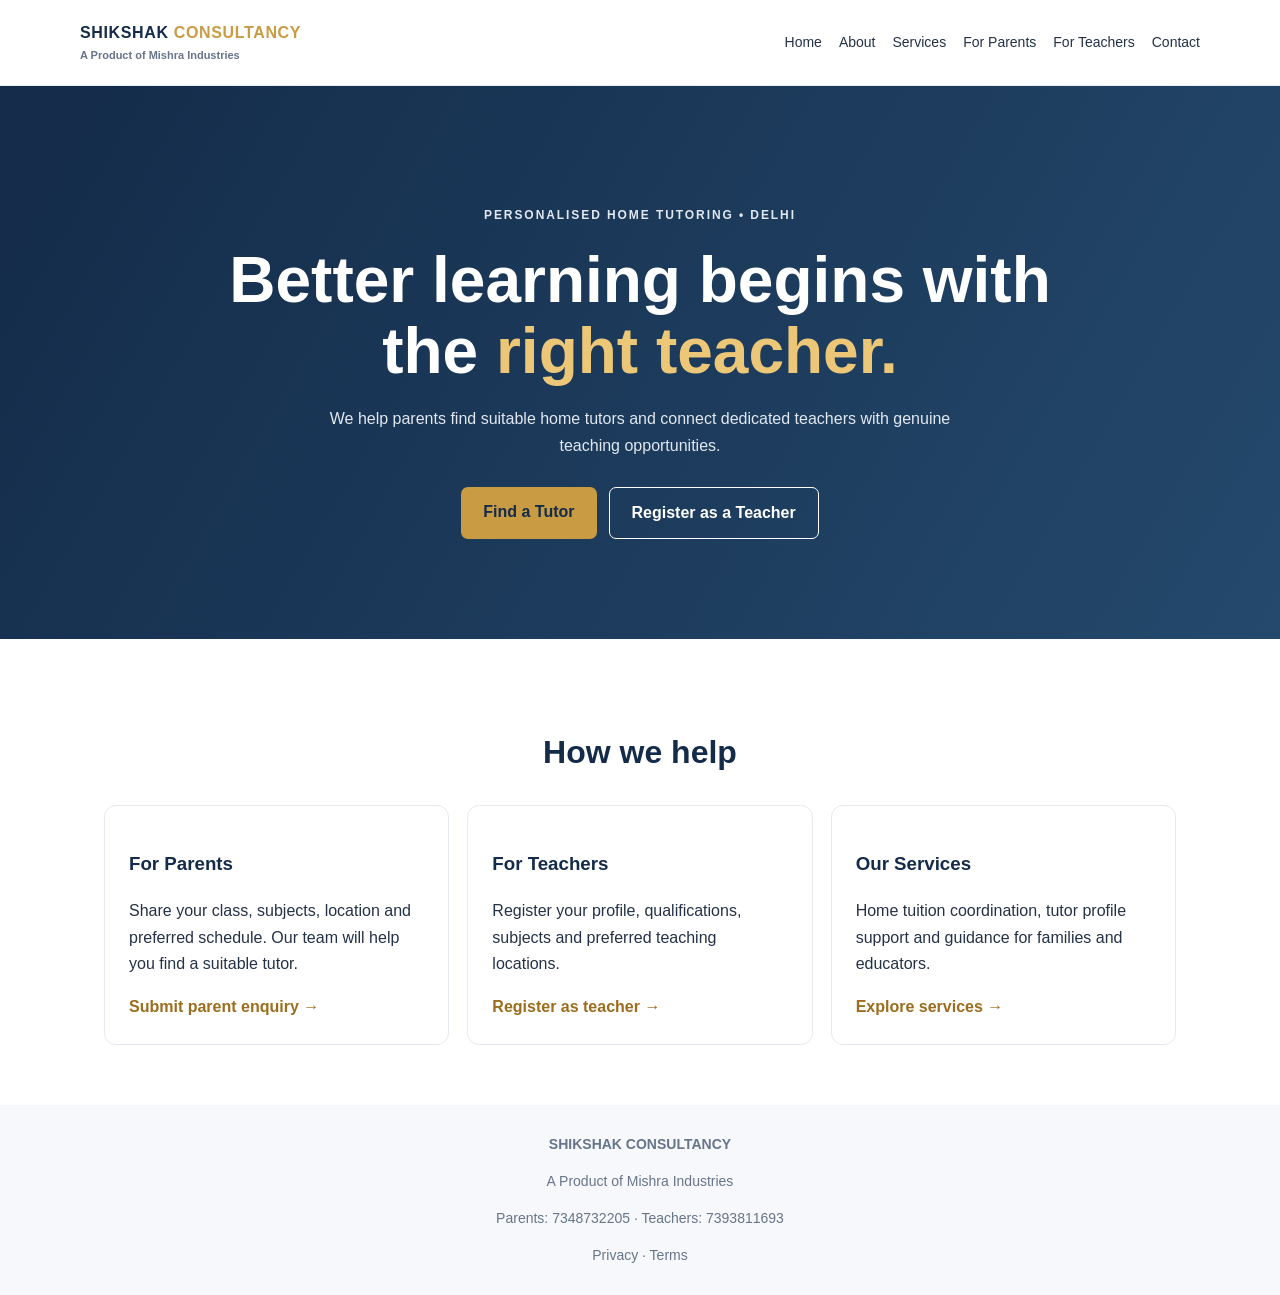
==== index.html @ 00c455ec "Add files via upload" ====
<!doctype html><html lang="en"><head><meta charset="utf-8"><meta name="viewport" content="width=device-width,initial-scale=1"><meta name="description" content="SHIKSHAK CONSULTANCY connects parents with qualified home tutors in Delhi and helps teachers find tutoring opportunities."><title>SHIKSHAK CONSULTANCY | Home Tutors in Delhi</title><link rel="stylesheet" href="style.css"></head><body><header><a class="brand" href="index.html">SHIKSHAK <span>CONSULTANCY</span><small>A Product of Mishra Industries</small></a><nav><a href="index.html">Home</a><a href="about.html">About</a><a href="services.html">Services</a><a href="parents.html">For Parents</a><a href="teachers.html">For Teachers</a><a href="contact.html">Contact</a></nav></header><main class="hero"><p class="eyebrow">PERSONALISED HOME TUTORING • DELHI</p><h1>Better learning begins with the <em>right teacher.</em></h1><p>We help parents find suitable home tutors and connect dedicated teachers with genuine teaching opportunities.</p><div class="actions"><a class="btn" href="parents.html">Find a Tutor</a><a class="btn outline" href="teachers.html">Register as a Teacher</a></div></main><section class="section"><h2>How we help</h2><div class="cards"><article><h3>For Parents</h3><p>Share your class, subjects, location and preferred schedule. Our team will help you find a suitable tutor.</p><a href="parents.html">Submit parent enquiry →</a></article><article><h3>For Teachers</h3><p>Register your profile, qualifications, subjects and preferred teaching locations.</p><a href="teachers.html">Register as teacher →</a></article><article><h3>Our Services</h3><p>Home tuition coordination, tutor profile support and guidance for families and educators.</p><a href="services.html">Explore services →</a></article></div></section><footer><b>SHIKSHAK CONSULTANCY</b><p>A Product of Mishra Industries</p><p>Parents: <a href="https://wa.me/917348732205">7348732205</a> · Teachers: <a href="https://wa.me/917393811693">7393811693</a></p><a href="privacy.html">Privacy</a> · <a href="terms.html">Terms</a></footer><script src="main.js"></script></body></html>
---- style.css ----
:root{--navy:#142b49;--gold:#c99b43;--ink:#243247;--muted:#66758a;--paper:#f7f8fb}*{box-sizing:border-box}body{margin:0;font-family:Arial,Helvetica,sans-serif;color:var(--ink);line-height:1.65;background:white}header{display:flex;justify-content:space-between;align-items:center;gap:24px;padding:20px max(5%,calc((100% - 1120px)/2));background:#fff;border-bottom:1px solid #e8edf3;flex-wrap:wrap}.brand{font-weight:800;color:var(--navy);text-decoration:none;letter-spacing:.04em}.brand span{color:var(--gold)}.brand small{display:block;font-size:11px;letter-spacing:0;color:var(--muted)}nav{display:flex;gap:17px;flex-wrap:wrap}nav a,footer a{color:inherit;text-decoration:none;font-size:14px}.hero{padding:100px 7%;background:linear-gradient(120deg,#142b49,#24496c);color:white;text-align:center}.hero h1{font-size:clamp(36px,6vw,64px);line-height:1.1;max-width:850px;margin:12px auto}.hero em{color:#edc778;font-style:normal}.hero p{max-width:680px;margin:20px auto;color:#e1e8f0}.eyebrow{letter-spacing:.16em;font-size:12px;font-weight:bold}.actions{display:flex;gap:12px;justify-content:center;flex-wrap:wrap;margin-top:28px}.btn{display:inline-block;padding:12px 22px;border-radius:7px;background:var(--gold);color:#142b49;text-decoration:none;font-weight:bold}.btn.outline{background:transparent;border:1px solid #fff;color:#fff}.section{max-width:1120px;margin:auto;padding:60px 24px}.section h2{text-align:center;color:var(--navy);font-size:32px}.cards{display:grid;grid-template-columns:repeat(auto-fit,minmax(220px,1fr));gap:18px}.cards article{padding:24px;border:1px solid #e5eaf0;border-radius:12px;background:#fff}.cards h3{color:var(--navy)}.cards a{color:#9b6d1d;font-weight:bold;text-decoration:none}footer{text-align:center;background:var(--paper);padding:28px 16px;color:var(--muted);font-size:14px}main.content{max-width:900px;margin:55px auto;padding:0 24px}input,select,textarea{width:100%;padding:12px;border:1px solid #cbd4df;border-radius:6px;margin:6px 0 16px;font:inherit}label{font-weight:bold}button{border:0;cursor:pointer} .note{background:#fff8e9;padding:14px;border-left:4px solid var(--gold);border-radius:5px}
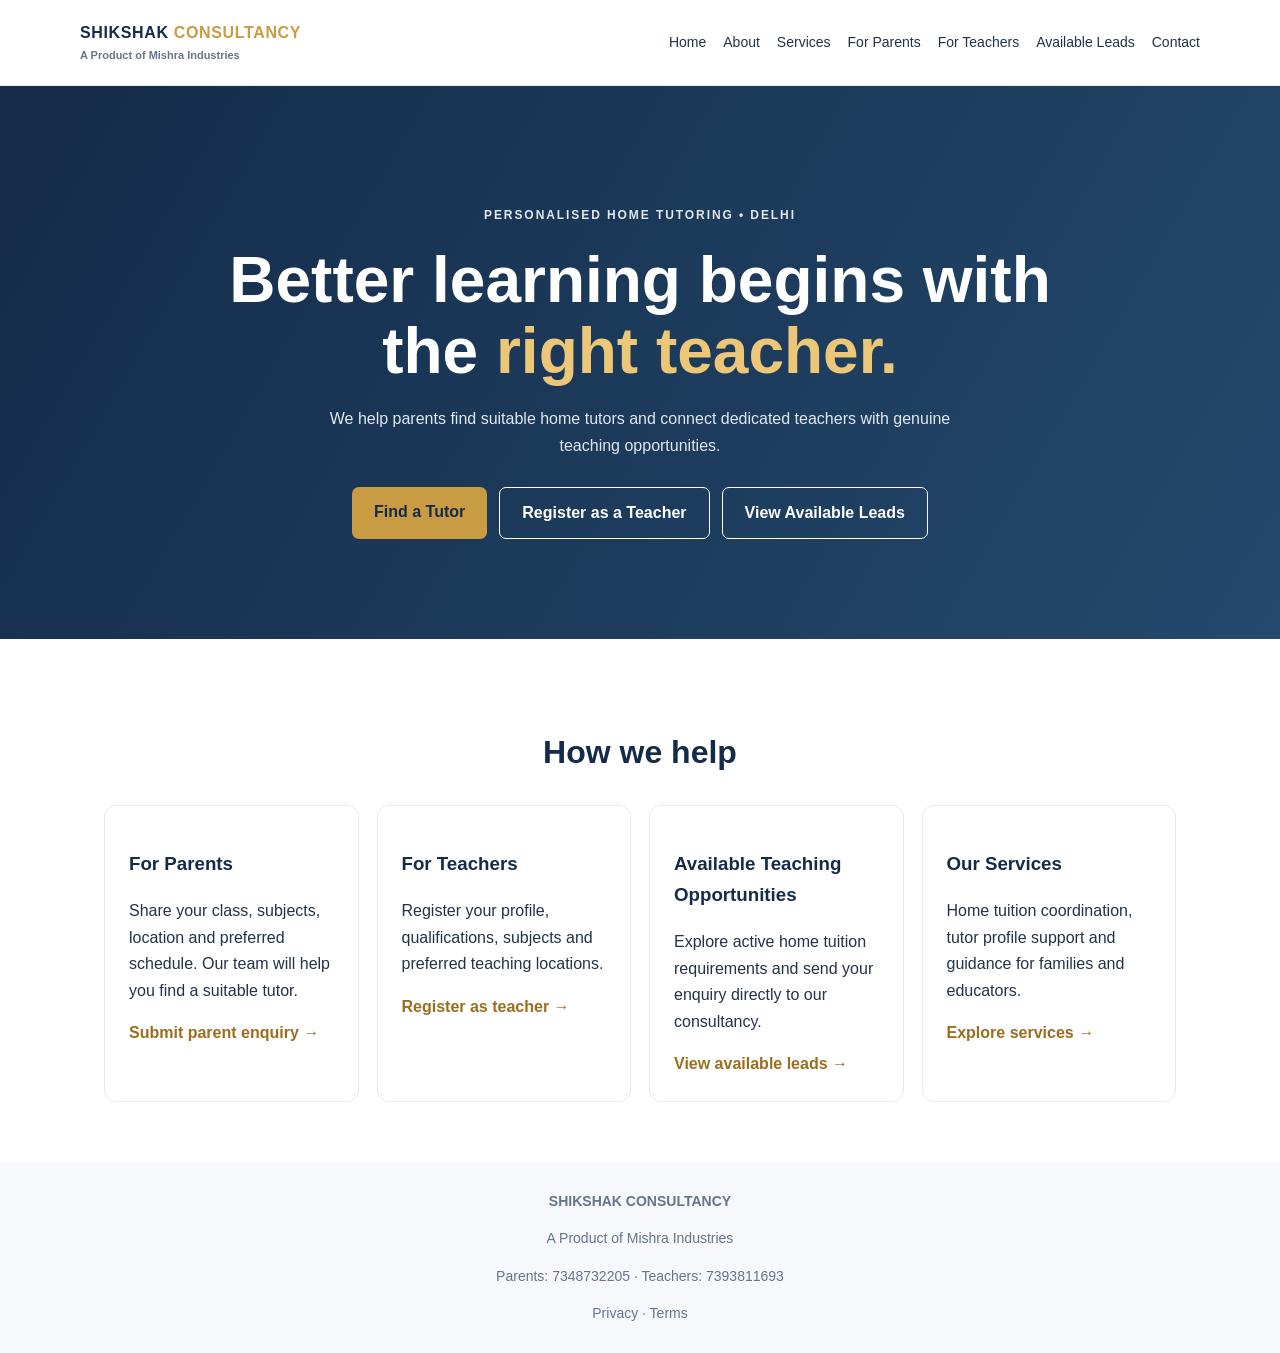
==== commit c9e6a49c: "Add available teaching opportunities section Updated the index.html file to include a new section fo" ====
--- a/index.html
+++ b/index.html
@@ -1 +1,84 @@
-<!doctype html><html lang="en"><head><meta charset="utf-8"><meta name="viewport" content="width=device-width,initial-scale=1"><meta name="description" content="SHIKSHAK CONSULTANCY connects parents with qualified home tutors in Delhi and helps teachers find tutoring opportunities."><title>SHIKSHAK CONSULTANCY | Home Tutors in Delhi</title><link rel="stylesheet" href="style.css"></head><body><header><a class="brand" href="index.html">SHIKSHAK <span>CONSULTANCY</span><small>A Product of Mishra Industries</small></a><nav><a href="index.html">Home</a><a href="about.html">About</a><a href="services.html">Services</a><a href="parents.html">For Parents</a><a href="teachers.html">For Teachers</a><a href="contact.html">Contact</a></nav></header><main class="hero"><p class="eyebrow">PERSONALISED HOME TUTORING • DELHI</p><h1>Better learning begins with the <em>right teacher.</em></h1><p>We help parents find suitable home tutors and connect dedicated teachers with genuine teaching opportunities.</p><div class="actions"><a class="btn" href="parents.html">Find a Tutor</a><a class="btn outline" href="teachers.html">Register as a Teacher</a></div></main><section class="section"><h2>How we help</h2><div class="cards"><article><h3>For Parents</h3><p>Share your class, subjects, location and preferred schedule. Our team will help you find a suitable tutor.</p><a href="parents.html">Submit parent enquiry →</a></article><article><h3>For Teachers</h3><p>Register your profile, qualifications, subjects and preferred teaching locations.</p><a href="teachers.html">Register as teacher →</a></article><article><h3>Our Services</h3><p>Home tuition coordination, tutor profile support and guidance for families and educators.</p><a href="services.html">Explore services →</a></article></div></section><footer><b>SHIKSHAK CONSULTANCY</b><p>A Product of Mishra Industries</p><p>Parents: <a href="https://wa.me/917348732205">7348732205</a> · Teachers: <a href="https://wa.me/917393811693">7393811693</a></p><a href="privacy.html">Privacy</a> · <a href="terms.html">Terms</a></footer><script src="main.js"></script></body></html>
+<!DOCTYPE html>
+<html lang="en">
+<head>
+<meta name="google-site-verification" content="EVoNTMq5OCls0E6pe9aCyYtuZldc4Xd0xRYYp8YYBqc">
+<meta charset="utf-8">
+<meta name="viewport" content="width=device-width,initial-scale=1">
+<meta name="description" content="SHIKSHAK CONSULTANCY connects parents with qualified home tutors in Delhi and helps teachers find tutoring opportunities.">
+<title>SHIKSHAK CONSULTANCY | Home Tutors in Delhi</title>
+<link rel="stylesheet" href="style.css">
+</head>
+<body>
+
+<header>
+<a class="brand" href="index.html">
+SHIKSHAK <span>CONSULTANCY</span>
+<small>A Product of Mishra Industries</small>
+</a>
+<nav>
+<a href="index.html">Home</a>
+<a href="about.html">About</a>
+<a href="services.html">Services</a>
+<a href="parents.html">For Parents</a>
+<a href="teachers.html">For Teachers</a>
+<a href="leads.html">Available Leads</a>
+<a href="contact.html">Contact</a>
+</nav>
+</header>
+
+<main class="hero">
+<p class="eyebrow">PERSONALISED HOME TUTORING • DELHI</p>
+<h1>Better learning begins with the <em>right teacher.</em></h1>
+<p>We help parents find suitable home tutors and connect dedicated teachers with genuine teaching opportunities.</p>
+<div class="actions">
+<a class="btn" href="parents.html">Find a Tutor</a>
+<a class="btn outline" href="teachers.html">Register as a Teacher</a>
+<a class="btn outline" href="leads.html">View Available Leads</a>
+</div>
+</main>
+
+<section class="section">
+<h2>How we help</h2>
+<div class="cards">
+
+<article>
+<h3>For Parents</h3>
+<p>Share your class, subjects, location and preferred schedule. Our team will help you find a suitable tutor.</p>
+<a href="parents.html">Submit parent enquiry →</a>
+</article>
+
+<article>
+<h3>For Teachers</h3>
+<p>Register your profile, qualifications, subjects and preferred teaching locations.</p>
+<a href="teachers.html">Register as teacher →</a>
+</article>
+
+<article>
+<h3>Available Teaching Opportunities</h3>
+<p>Explore active home tuition requirements and send your enquiry directly to our consultancy.</p>
+<a href="leads.html">View available leads →</a>
+</article>
+
+<article>
+<h3>Our Services</h3>
+<p>Home tuition coordination, tutor profile support and guidance for families and educators.</p>
+<a href="services.html">Explore services →</a>
+</article>
+
+</div>
+</section>
+
+<footer>
+<b>SHIKSHAK CONSULTANCY</b>
+<p>A Product of Mishra Industries</p>
+<p>
+Parents: <a href="https://wa.me/917348732205">7348732205</a>
+· Teachers: <a href="https://wa.me/917393811693">7393811693</a>
+</p>
+<a href="privacy.html">Privacy</a> ·
+<a href="terms.html">Terms</a>
+</footer>
+
+<script src="main.js"></script>
+</body>
+</html>
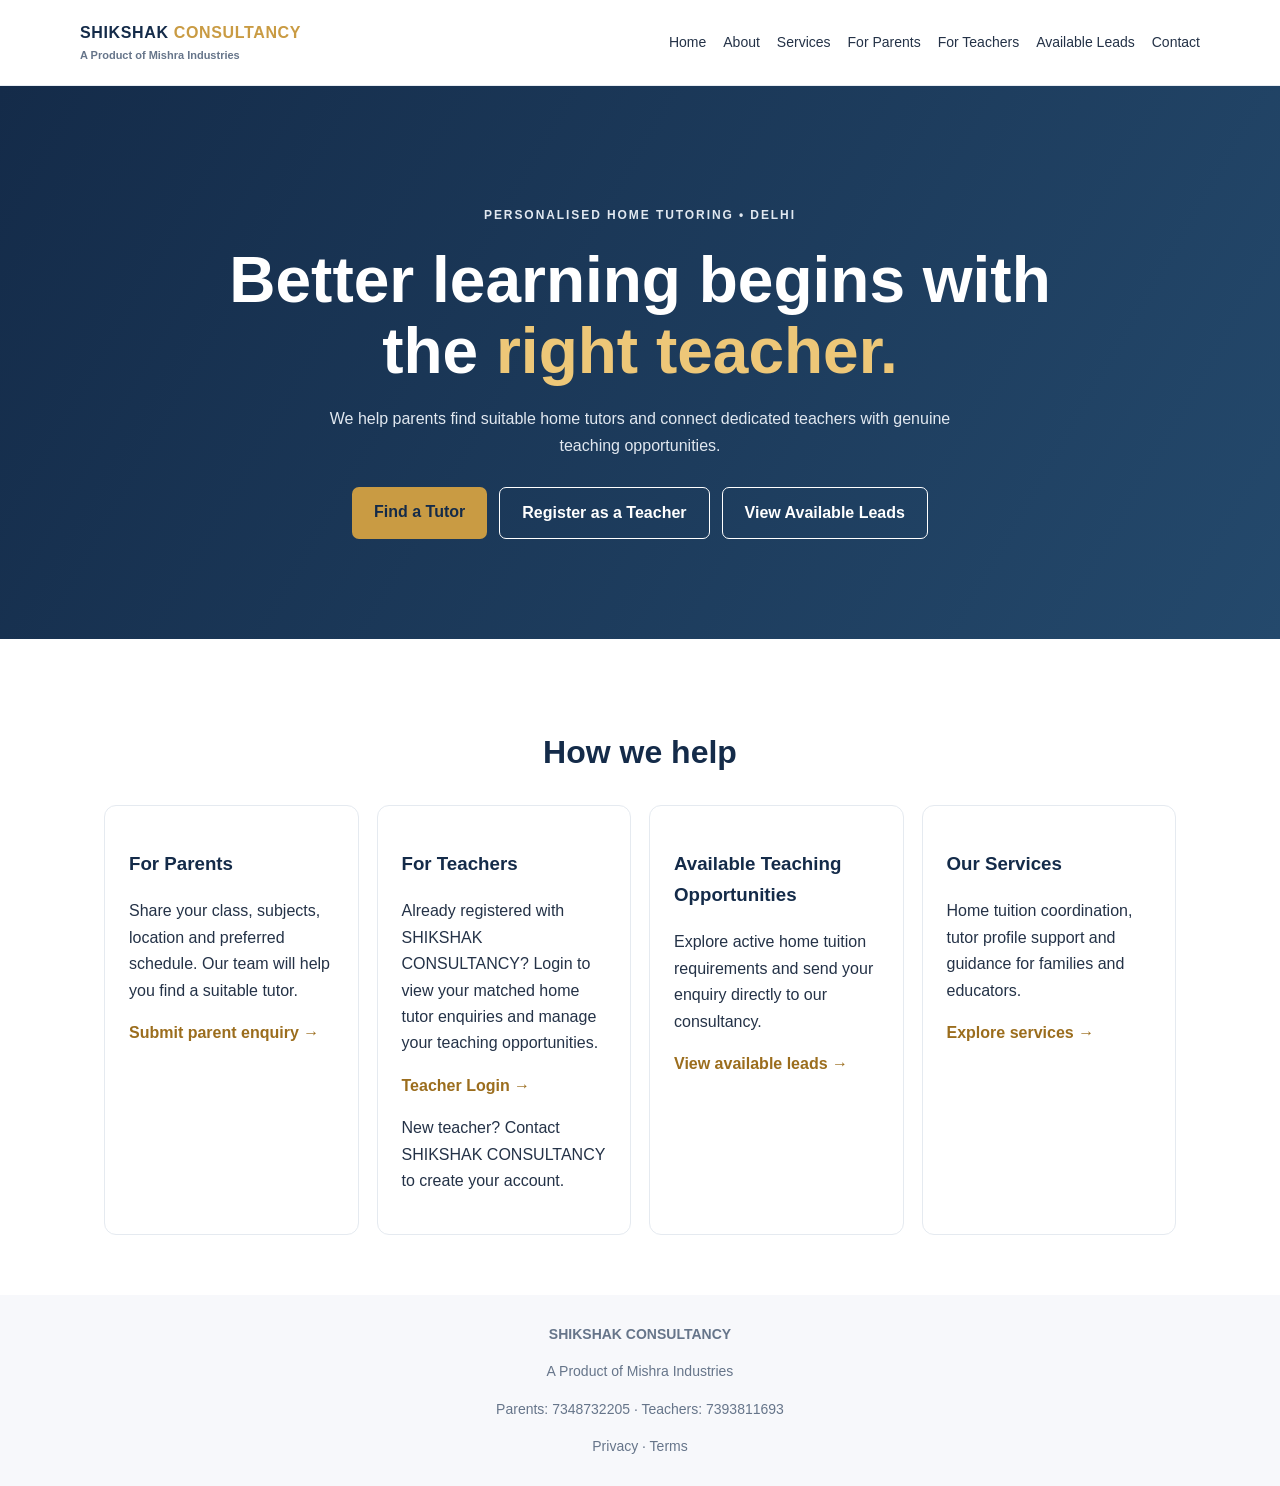
==== commit 2fe0bf72: "Update index.html" ====
--- a/index.html
+++ b/index.html
@@ -49,10 +49,12 @@
 
 <article>
 <h3>For Teachers</h3>
-<p>Register your profile, qualifications, subjects and preferred teaching locations.</p>
-<a href="teachers.html">Register as teacher →</a>
+<p>Already registered with SHIKSHAK CONSULTANCY? Login to view your matched home tutor enquiries and manage your teaching opportunities.</p>
+<a href="https://script.google.com/macros/s/AKfycbwMgci53K5uDD5r0pv2cTyudTx4K-TGiE3qruOyStqAwQglY7VLDP5zr9VO4A7kDmF1/exec" target="_blank" rel="noopener">
+  Teacher Login →
+</a>
+<p>New teacher? Contact SHIKSHAK CONSULTANCY to create your account.</p>
 </article>
-
 <article>
 <h3>Available Teaching Opportunities</h3>
 <p>Explore active home tuition requirements and send your enquiry directly to our consultancy.</p>
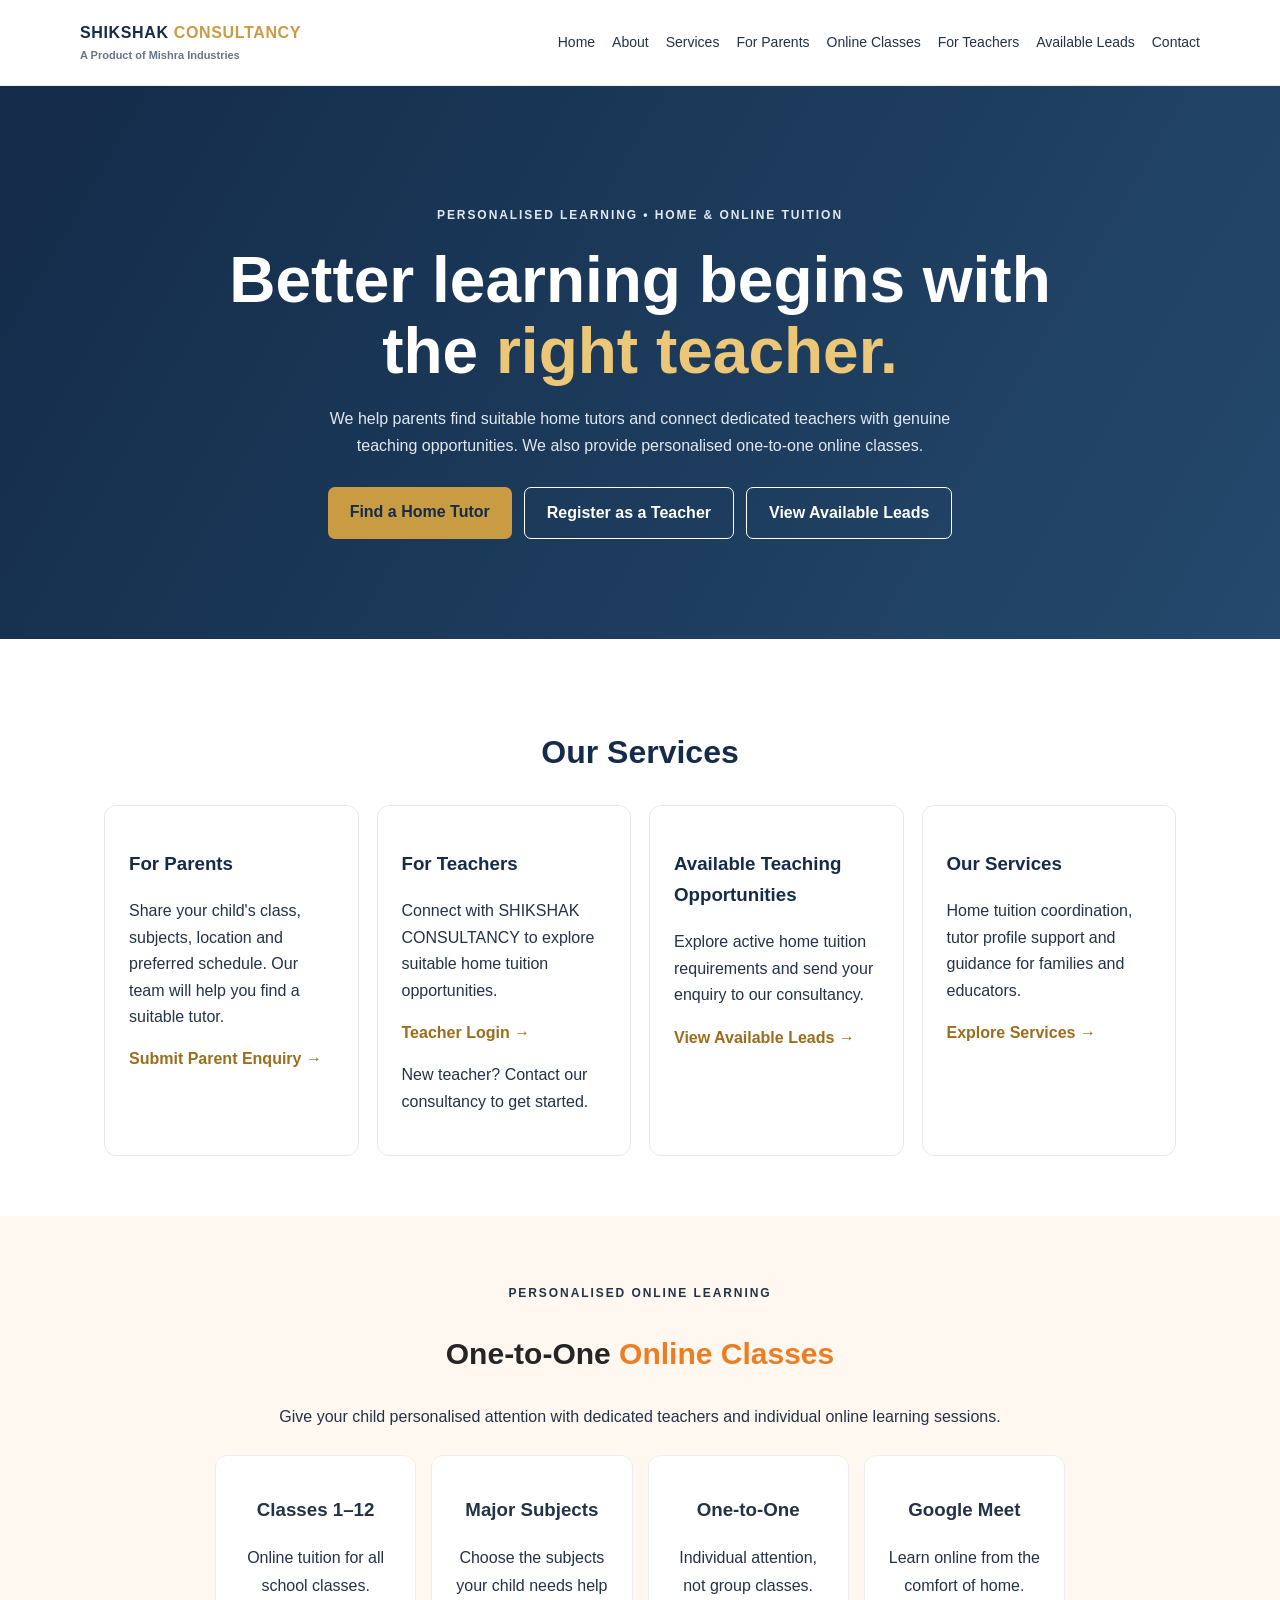
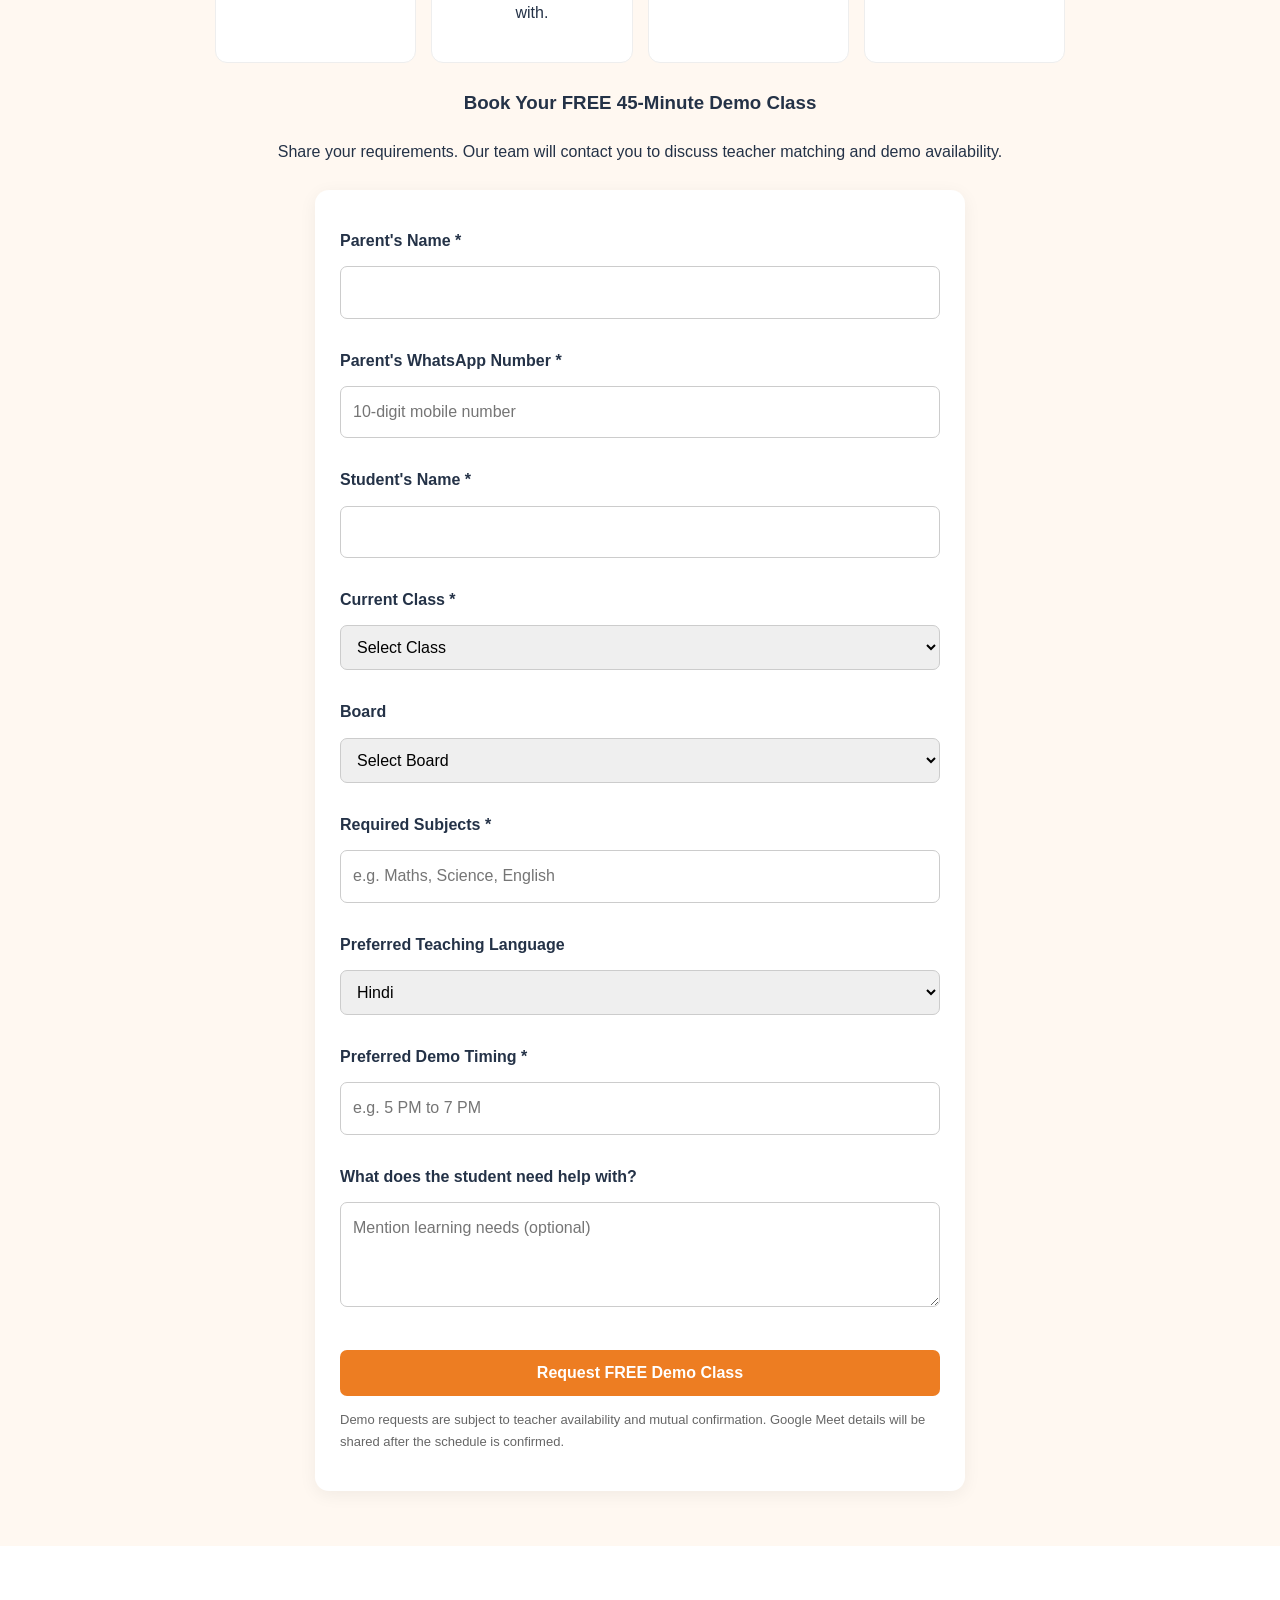
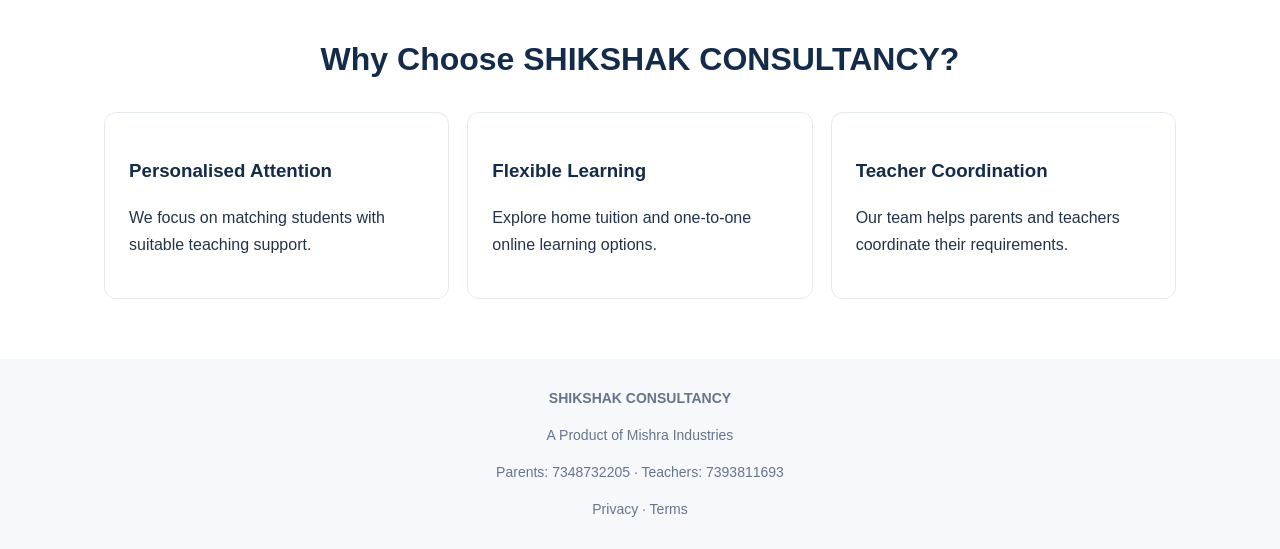
==== commit 395a5937: "Update index.html" ====
--- a/index.html
+++ b/index.html
@@ -1,86 +1,372 @@
+
 <!DOCTYPE html>
 <html lang="en">
 <head>
+<meta charset="UTF-8">
+<meta name="viewport" content="width=device-width, initial-scale=1.0">
 <meta name="google-site-verification" content="EVoNTMq5OCls0E6pe9aCyYtuZldc4Xd0xRYYp8YYBqc">
-<meta charset="utf-8">
-<meta name="viewport" content="width=device-width,initial-scale=1">
-<meta name="description" content="SHIKSHAK CONSULTANCY connects parents with qualified home tutors in Delhi and helps teachers find tutoring opportunities.">
-<title>SHIKSHAK CONSULTANCY | Home Tutors in Delhi</title>
+
+<meta name="description" content="SHIKSHAK CONSULTANCY provides home tutor services and personalised one-to-one online classes for students from Class 1 to 12. Book a free demo class.">
+
+<meta name="keywords" content="Home Tutors Delhi, Online Tuition, One to One Online Classes, Free Demo Classes, SHIKSHAK CONSULTANCY">
+
+<title>SHIKSHAK CONSULTANCY | Home Tutors & Online Classes</title>
+
 <link rel="stylesheet" href="style.css">
+
+<style>
+.online-section {
+  padding: 55px 20px;
+  background: #fff8f1;
+  text-align: center;
+}
+.online-section h2 {
+  color: #252525;
+  font-size: 30px;
+}
+.online-section .highlight {
+  color: #ed7d22;
+}
+.online-section p {
+  line-height: 1.7;
+}
+.online-details {
+  max-width: 850px;
+  margin: 25px auto;
+  display: grid;
+  grid-template-columns: repeat(auto-fit,minmax(180px,1fr));
+  gap: 15px;
+}
+.online-details article {
+  background: white;
+  padding: 20px;
+  border-radius: 12px;
+  border: 1px solid #eee;
+}
+.demo-form {
+  max-width: 650px;
+  margin: 25px auto 0;
+  padding: 25px;
+  background: white;
+  border-radius: 14px;
+  text-align: left;
+  box-shadow: 0 4px 18px rgba(0,0,0,.06);
+}
+.demo-form label {
+  display: block;
+  margin: 13px 0 6px;
+  font-weight: 600;
+}
+.demo-form input,
+.demo-form select,
+.demo-form textarea {
+  width: 100%;
+  padding: 12px;
+  border: 1px solid #ccc;
+  border-radius: 7px;
+  box-sizing: border-box;
+}
+.demo-form button {
+  width: 100%;
+  margin-top: 18px;
+  padding: 14px;
+  border: 0;
+  border-radius: 7px;
+  background: #ed7d22;
+  color: white;
+  font-size: 16px;
+  font-weight: bold;
+  cursor: pointer;
+}
+.demo-note {
+  font-size: 13px;
+  color: #666;
+}
+</style>
 </head>
+
 <body>
 
 <header>
-<a class="brand" href="index.html">
-SHIKSHAK <span>CONSULTANCY</span>
-<small>A Product of Mishra Industries</small>
-</a>
-<nav>
-<a href="index.html">Home</a>
-<a href="about.html">About</a>
-<a href="services.html">Services</a>
-<a href="parents.html">For Parents</a>
-<a href="teachers.html">For Teachers</a>
-<a href="leads.html">Available Leads</a>
-<a href="contact.html">Contact</a>
-</nav>
+  <a class="brand" href="index.html">
+    SHIKSHAK <span>CONSULTANCY</span>
+    <small>A Product of Mishra Industries</small>
+  </a>
+
+  <nav>
+    <a href="index.html">Home</a>
+    <a href="about.html">About</a>
+    <a href="services.html">Services</a>
+    <a href="parents.html">For Parents</a>
+    <a href="online-classes.html">Online Classes</a>
+    <a href="https://script.google.com/macros/s/AKfycbwMgci53K5uDD5r0pv2cTyudTx4K-TGiE3qruOyStqAwQglY7VLDP5zr9VO4A7kDmF1/exec" target="_blank" rel="noopener">For Teachers</a>
+    <a href="leads.html">Available Leads</a>
+    <a href="contact.html">Contact</a>
+  </nav>
 </header>
 
 <main class="hero">
-<p class="eyebrow">PERSONALISED HOME TUTORING • DELHI</p>
-<h1>Better learning begins with the <em>right teacher.</em></h1>
-<p>We help parents find suitable home tutors and connect dedicated teachers with genuine teaching opportunities.</p>
-<div class="actions">
-<a class="btn" href="parents.html">Find a Tutor</a>
-<a class="btn outline" href="teachers.html">Register as a Teacher</a>
-<a class="btn outline" href="leads.html">View Available Leads</a>
-</div>
+  <p class="eyebrow">PERSONALISED LEARNING • HOME & ONLINE TUITION</p>
+
+  <h1>Better learning begins with the <em>right teacher.</em></h1>
+
+  <p>
+    We help parents find suitable home tutors and connect dedicated
+    teachers with genuine teaching opportunities.
+    We also provide personalised one-to-one online classes.
+  </p>
+
+  <div class="actions">
+    <a class="btn" href="parents.html">Find a Home Tutor</a>
+    <a class="btn outline" href="teachers.html">Register as a Teacher</a>
+    <a class="btn outline" href="leads.html">View Available Leads</a>
+  </div>
 </main>
 
 <section class="section">
-<h2>How we help</h2>
-<div class="cards">
-
-<article>
-<h3>For Parents</h3>
-<p>Share your class, subjects, location and preferred schedule. Our team will help you find a suitable tutor.</p>
-<a href="parents.html">Submit parent enquiry →</a>
-</article>
-
-<article>
-<h3>For Teachers</h3>
-<p>Already registered with SHIKSHAK CONSULTANCY? Login to view your matched home tutor enquiries and manage your teaching opportunities.</p>
-<a href="https://script.google.com/macros/s/AKfycbwMgci53K5uDD5r0pv2cTyudTx4K-TGiE3qruOyStqAwQglY7VLDP5zr9VO4A7kDmF1/exec" target="_blank" rel="noopener">
-  Teacher Login →
-</a>
-<p>New teacher? Contact SHIKSHAK CONSULTANCY to create your account.</p>
-</article>
-<article>
-<h3>Available Teaching Opportunities</h3>
-<p>Explore active home tuition requirements and send your enquiry directly to our consultancy.</p>
-<a href="leads.html">View available leads →</a>
-</article>
-
-<article>
-<h3>Our Services</h3>
-<p>Home tuition coordination, tutor profile support and guidance for families and educators.</p>
-<a href="services.html">Explore services →</a>
-</article>
-
-</div>
+  <h2>Our Services</h2>
+
+  <div class="cards">
+
+    <article>
+      <h3>For Parents</h3>
+      <p>
+        Share your child's class, subjects, location and preferred
+        schedule. Our team will help you find a suitable tutor.
+      </p>
+      <a href="parents.html">Submit Parent Enquiry →</a>
+    </article>
+
+    <article>
+      <h3>For Teachers</h3>
+      <p>
+        Connect with SHIKSHAK CONSULTANCY to explore suitable
+        home tuition opportunities.
+      </p>
+      <a href="https://script.google.com/macros/s/AKfycbwMgci53K5uDD5r0pv2cTyudTx4K-TGiE3qruOyStqAwQglY7VLDP5zr9VO4A7kDmF1/exec" target="_blank" rel="noopener">
+        Teacher Login →
+      </a>
+      <p>New teacher? Contact our consultancy to get started.</p>
+    </article>
+
+    <article>
+      <h3>Available Teaching Opportunities</h3>
+      <p>
+        Explore active home tuition requirements and send
+        your enquiry to our consultancy.
+      </p>
+      <a href="leads.html">View Available Leads →</a>
+    </article>
+
+    <article>
+      <h3>Our Services</h3>
+      <p>
+        Home tuition coordination, tutor profile support
+        and guidance for families and educators.
+      </p>
+      <a href="services.html">Explore Services →</a>
+    </article>
+
+  </div>
 </section>
 
+<section class="online-section" id="online-classes">
+
+  <p class="eyebrow">PERSONALISED ONLINE LEARNING</p>
+
+  <h2>
+    One-to-One <span class="highlight">Online Classes</span>
+  </h2>
+
+  <p>
+    Give your child personalised attention with dedicated teachers
+    and individual online learning sessions.
+  </p>
+
+  <div class="online-details">
+
+    <article>
+      <h3>Classes 1–12</h3>
+      <p>Online tuition for all school classes.</p>
+    </article>
+
+    <article>
+      <h3>Major Subjects</h3>
+      <p>Choose the subjects your child needs help with.</p>
+    </article>
+
+    <article>
+      <h3>One-to-One</h3>
+      <p>Individual attention, not group classes.</p>
+    </article>
+
+    <article>
+      <h3>Google Meet</h3>
+      <p>Learn online from the comfort of home.</p>
+    </article>
+
+  </div>
+
+  <h3>Book Your FREE 45-Minute Demo Class</h3>
+
+  <p>
+    Share your requirements. Our team will contact you
+    to discuss teacher matching and demo availability.
+  </p>
+
+  <form class="demo-form" id="demoForm">
+
+    <label for="parentName">Parent's Name *</label>
+    <input type="text" id="parentName" required>
+
+    <label for="parentPhone">Parent's WhatsApp Number *</label>
+    <input type="tel" id="parentPhone" required
+      pattern="[0-9]{10}" maxlength="10"
+      placeholder="10-digit mobile number">
+
+    <label for="studentName">Student's Name *</label>
+    <input type="text" id="studentName" required>
+
+    <label for="className">Current Class *</label>
+    <select id="className" required>
+      <option value="">Select Class</option>
+      <option>Class 1</option>
+      <option>Class 2</option>
+      <option>Class 3</option>
+      <option>Class 4</option>
+      <option>Class 5</option>
+      <option>Class 6</option>
+      <option>Class 7</option>
+      <option>Class 8</option>
+      <option>Class 9</option>
+      <option>Class 10</option>
+      <option>Class 11</option>
+      <option>Class 12</option>
+    </select>
+
+    <label for="board">Board</label>
+    <select id="board">
+      <option value="">Select Board</option>
+      <option>CBSE</option>
+      <option>ICSE</option>
+      <option>State Board</option>
+      <option>Other</option>
+    </select>
+
+    <label for="subjects">Required Subjects *</label>
+    <input type="text" id="subjects" required
+      placeholder="e.g. Maths, Science, English">
+
+    <label for="language">Preferred Teaching Language</label>
+    <select id="language">
+      <option>Hindi</option>
+      <option>English</option>
+      <option>Both Hindi and English</option>
+    </select>
+
+    <label for="timing">Preferred Demo Timing *</label>
+    <input type="text" id="timing" required
+      placeholder="e.g. 5 PM to 7 PM">
+
+    <label for="learningGoal">What does the student need help with?</label>
+    <textarea id="learningGoal" rows="3"
+      placeholder="Mention learning needs (optional)"></textarea>
+
+    <button type="submit">Request FREE Demo Class</button>
+
+    <p class="demo-note">
+      Demo requests are subject to teacher availability and
+      mutual confirmation. Google Meet details will be shared
+      after the schedule is confirmed.
+    </p>
+
+  </form>
+
+</section>
+
+<section class="section">
+  <h2>Why Choose SHIKSHAK CONSULTANCY?</h2>
+
+  <div class="cards">
+    <article>
+      <h3>Personalised Attention</h3>
+      <p>We focus on matching students with suitable teaching support.</p>
+    </article>
+
+    <article>
+      <h3>Flexible Learning</h3>
+      <p>Explore home tuition and one-to-one online learning options.</p>
+    </article>
+
+    <article>
+      <h3>Teacher Coordination</h3>
+      <p>Our team helps parents and teachers coordinate their requirements.</p>
+    </article>
+  </div>
+</section>
+
 <footer>
-<b>SHIKSHAK CONSULTANCY</b>
-<p>A Product of Mishra Industries</p>
-<p>
-Parents: <a href="https://wa.me/917348732205">7348732205</a>
-· Teachers: <a href="https://wa.me/917393811693">7393811693</a>
-</p>
-<a href="privacy.html">Privacy</a> ·
-<a href="terms.html">Terms</a>
+  <b>SHIKSHAK CONSULTANCY</b>
+
+  <p>A Product of Mishra Industries</p>
+
+  <p>
+    Parents:
+    <a href="https://wa.me/917348732205">7348732205</a>
+    · Teachers:
+    <a href="https://wa.me/917393811693">7393811693</a>
+  </p>
+
+  <a href="privacy.html">Privacy</a> ·
+  <a href="terms.html">Terms</a>
 </footer>
 
+<script>
+document.getElementById("demoForm").addEventListener("submit", function(e) {
+  e.preventDefault();
+
+  const parent = document.getElementById("parentName").value.trim();
+  const phone = document.getElementById("parentPhone").value.trim();
+  const student = document.getElementById("studentName").value.trim();
+  const className = document.getElementById("className").value;
+  const board = document.getElementById("board").value;
+  const subjects = document.getElementById("subjects").value.trim();
+  const language = document.getElementById("language").value;
+  const timing = document.getElementById("timing").value.trim();
+  const goal = document.getElementById("learningGoal").value.trim();
+
+  if (!/^[0-9]{10}$/.test(phone)) {
+    alert("Please enter a valid 10-digit WhatsApp number.");
+    return;
+  }
+
+  const message =
+`*FREE ONLINE DEMO CLASS REQUEST*
+
+*SHIKSHAK CONSULTANCY*
+
+Parent Name: ${parent}
+Parent WhatsApp: ${phone}
+Student Name: ${student}
+Class: ${className}
+Board: ${board || "Not specified"}
+Subjects: ${subjects}
+Teaching Language: ${language}
+Preferred Demo Timing: ${timing}
+Learning Needs: ${goal || "Not specified"}
+
+Interested in a FREE 45-minute one-to-one online demo on Google Meet.
+
+Please contact me to confirm teacher availability and demo timing.`;
+
+  const whatsappURL =
+    "https://wa.me/917348732205?text=" + encodeURIComponent(message);
+
+  window.open(whatsappURL, "_blank");
+});
+</script>
+
 <script src="main.js"></script>
+
 </body>
 </html>
